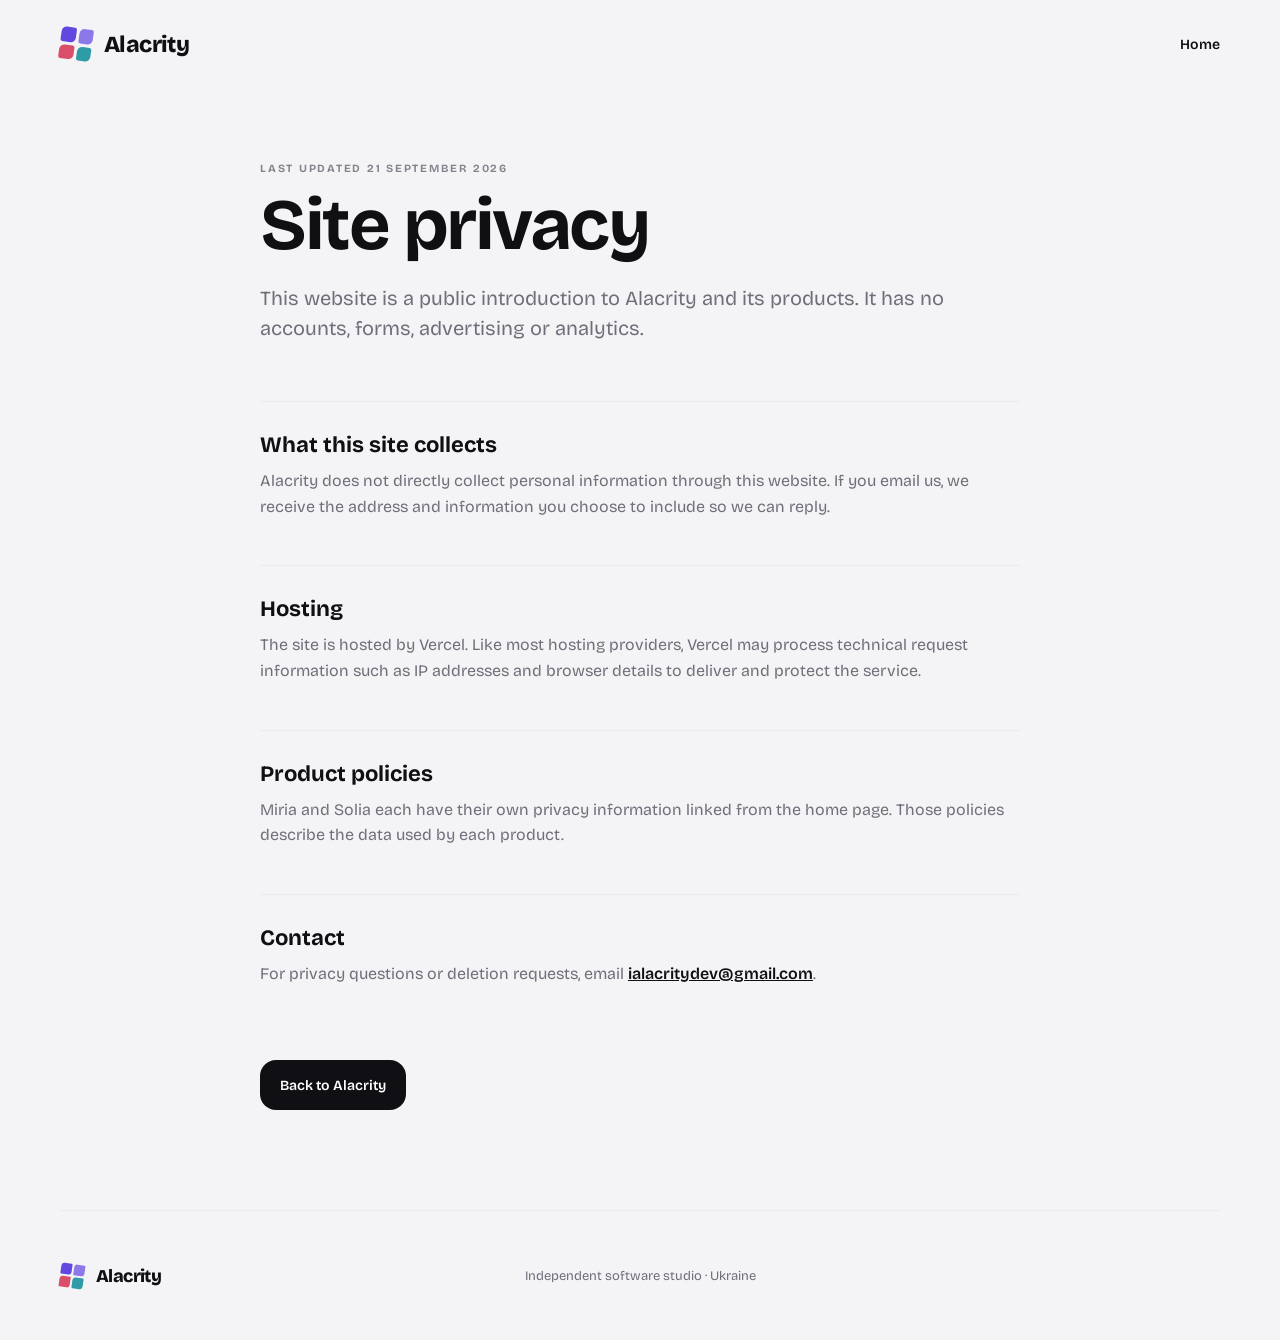
==== privacy/index.html @ c8553bc2 "Launch Alacrity studio site" ====
<!doctype html>
<html lang="en">
  <head>
    <meta charset="utf-8" />
    <meta name="viewport" content="width=device-width, initial-scale=1" />
    <meta name="theme-color" content="#F4F4F6" media="(prefers-color-scheme: light)" />
    <meta name="theme-color" content="#0E0E12" media="(prefers-color-scheme: dark)" />
    <meta name="description" content="Privacy information for the Alacrity website." />
    <title>Site privacy — Alacrity</title>
    <link rel="icon" href="/favicon.svg" type="image/svg+xml" />
    <link rel="stylesheet" href="/styles.css" />
  </head>
  <body>
    <header class="nav shell">
      <a class="brand pressable" href="/" aria-label="Alacrity home">
        <span class="brand-mark" aria-hidden="true"><i></i><i></i><i></i><i></i></span>
        <span>Alacrity</span>
      </a>
      <a class="nav-link pressable" href="/">Home</a>
    </header>
    <main class="policy shell">
      <p class="eyebrow">Last updated 21 September 2026</p>
      <h1>Site privacy</h1>
      <p class="policy-lead">This website is a public introduction to Alacrity and its products. It has no accounts, forms, advertising or analytics.</p>
      <section><h2>What this site collects</h2><p>Alacrity does not directly collect personal information through this website. If you email us, we receive the address and information you choose to include so we can reply.</p></section>
      <section><h2>Hosting</h2><p>The site is hosted by Vercel. Like most hosting providers, Vercel may process technical request information such as IP addresses and browser details to deliver and protect the service.</p></section>
      <section><h2>Product policies</h2><p>Miria and Solia each have their own privacy information linked from the home page. Those policies describe the data used by each product.</p></section>
      <section><h2>Contact</h2><p>For privacy questions or deletion requests, email <a href="mailto:ialacritydev@gmail.com">ialacritydev@gmail.com</a>.</p></section>
      <a class="button pressable" href="/">Back to Alacrity</a>
    </main>
    <footer class="footer shell"><div class="footer-brand"><span class="brand-mark small" aria-hidden="true"><i></i><i></i><i></i><i></i></span><span>Alacrity</span></div><p>Independent software studio · Ukraine</p></footer>
  </body>
</html>
---- styles.css ----
@font-face{font-family:Bricolage;src:url('/assets/bricolage_400.ttf') format('truetype');font-weight:400;font-display:swap}
@font-face{font-family:Bricolage;src:url('/assets/bricolage_600.ttf') format('truetype');font-weight:600;font-display:swap}
@font-face{font-family:Bricolage;src:url('/assets/bricolage_700.ttf') format('truetype');font-weight:700;font-display:swap}
@font-face{font-family:Bricolage;src:url('/assets/bricolage_800.ttf') format('truetype');font-weight:800;font-display:swap}
:root{--background:#f4f4f6;--surface:#fff;--ink:#101014;--muted:#6f6f7a;--faint:#858590;--hairline:#eaeaef;--primary:#6247e0;--primary-soft:#f0edfd;--on-primary-soft:#6247e0;--money:#d94e68;--money-soft:#fbe9ec;--on-money-soft:#a92e48;--contrast:#101014;--on-contrast:#fff;--shadow:0 18px 50px rgba(32,27,58,.08)}
*{box-sizing:border-box}html{scroll-behavior:smooth}body{margin:0;background:var(--background);color:var(--ink);font-family:Bricolage,system-ui,sans-serif;-webkit-font-smoothing:antialiased}.shell{width:min(1160px,calc(100% - 40px));margin-inline:auto}.pressable{transition:transform 140ms cubic-bezier(.05,.7,.1,1),opacity 140ms ease}.pressable:active{transform:scale(.978)}a{color:inherit}.nav{height:88px;display:flex;align-items:center;justify-content:space-between}.brand,.footer-brand{display:inline-flex;align-items:center;gap:12px;font-size:23px;font-weight:800;letter-spacing:-.6px;text-decoration:none}.brand-mark{width:32px;height:32px;display:grid;grid-template-columns:1fr 1fr;gap:3px;transform:rotate(8deg)}.brand-mark i{display:block;background:var(--primary);border-radius:5px 2px 5px 2px}.brand-mark i:nth-child(2){background:#8e78e9}.brand-mark i:nth-child(3){background:#d94e68}.brand-mark i:nth-child(4){background:#2f9ba6}.brand-mark.small{width:24px;height:24px;gap:2px}.brand-mark.small i{border-radius:3px 1px 3px 1px}nav{display:flex;align-items:center;gap:28px}.nav-link{font-size:14px;font-weight:600;text-decoration:none}.hero{min-height:620px;border-radius:30px;background:var(--primary);color:#fff;padding:66px;display:grid;grid-template-columns:minmax(0,1.08fr) minmax(320px,.92fr);align-items:center;gap:52px;overflow:hidden;position:relative}.hero-copy{position:relative;z-index:2}.eyebrow{margin:0 0 14px;font-size:11px;line-height:1.2;font-weight:700;letter-spacing:1.76px;text-transform:uppercase;color:var(--faint)}.hero .eyebrow{color:rgba(255,255,255,.72)}h1,h2,h3,p{margin-top:0}.hero h1{max-width:680px;margin-bottom:24px;font-size:clamp(48px,7vw,82px);line-height:.98;letter-spacing:-3px}.lead{max-width:610px;margin-bottom:34px;font-size:19px;line-height:1.48;color:rgba(255,255,255,.82)}.button{display:inline-flex;align-items:center;justify-content:space-between;gap:22px;min-height:50px;padding:0 20px;border-radius:16px;background:var(--contrast);color:var(--on-contrast);font-size:14px;font-weight:600;text-decoration:none}.hero .button{background:#fff;color:#101014}.hero-art{position:relative;aspect-ratio:1;max-width:430px;margin:auto;width:100%}.orbit{position:absolute;border:1px solid rgba(255,255,255,.26);border-radius:50%}.orbit-one{inset:4%}.orbit-two{inset:20%}.art-core{position:absolute;inset:29%;display:grid;grid-template-columns:1fr 1fr;gap:10px;transform:rotate(11deg)}.art-core span{background:#fff;border-radius:18px 6px 18px 6px;box-shadow:0 8px 30px rgba(31,19,87,.2)}.art-core span:nth-child(2){opacity:.78}.art-core span:nth-child(3){opacity:.5}.art-core span:nth-child(4){opacity:.28}.tile{position:absolute;width:48px;height:48px;border-radius:15px;background:rgba(255,255,255,.16);transform:rotate(11deg)}.tile-one{top:4%;right:29%}.tile-two{right:0;top:50%}.tile-three{left:5%;bottom:12%}.section{padding-block:110px}.section-heading{max-width:640px;margin-bottom:44px}.section-heading h2,.principles h2,.contact h2{margin-bottom:14px;font-size:clamp(34px,5vw,54px);line-height:1.04;letter-spacing:-1.8px}.section-heading>p:last-child{font-size:17px;line-height:1.5;color:var(--muted)}.projects{display:grid;grid-template-columns:1fr 1fr;gap:20px}.project{min-height:480px;padding:28px;border-radius:24px;background:var(--surface);display:flex;flex-direction:column;justify-content:space-between;gap:46px;box-shadow:var(--shadow)}.project-top{display:flex;align-items:flex-start;justify-content:space-between;gap:16px}.app-icon{display:block;border-radius:18px}.status{display:inline-flex;min-height:24px;align-items:center;padding:0 11px;border-radius:999px;background:var(--primary-soft);color:var(--on-primary-soft);font-size:11px;font-weight:700}.status-rose{background:var(--money-soft);color:var(--on-money-soft)}.project h3{font-size:34px;letter-spacing:-1px;margin-bottom:12px}.project p{font-size:16px;line-height:1.55;color:var(--muted);max-width:510px}.project-links{display:flex;align-items:center;gap:18px;flex-wrap:wrap}.project-link{min-height:46px;padding:0 17px;border-radius:14px;background:var(--contrast);color:var(--on-contrast);display:inline-flex;align-items:center;gap:20px;text-decoration:none;font-size:14px;font-weight:600}.project-link-soft{background:var(--primary-soft);color:var(--on-primary-soft)}.text-link{font-size:13px;font-weight:600;color:var(--muted)}.principles{padding-bottom:110px}.compact{margin-bottom:34px}.principle-grid{border-top:1px solid var(--hairline);display:grid;grid-template-columns:repeat(3,1fr)}.principle-grid article{padding:30px 30px 12px 0}.principle-grid article+article{padding-left:30px;border-left:1px solid var(--hairline)}.number{display:block;margin-bottom:36px;color:var(--primary);font-weight:700;font-size:12px}.principle-grid h3{font-size:20px;margin-bottom:8px}.principle-grid p{color:var(--muted);line-height:1.5;font-size:14px}.contact{margin-bottom:80px;padding:52px 58px;border-radius:26px;background:var(--contrast);color:var(--on-contrast);display:flex;align-items:flex-end;justify-content:space-between;gap:40px}.contact h2{max-width:670px;margin-bottom:0}.eyebrow-light{color:rgba(255,255,255,.58)}.button-light{background:#fff;color:#101014;white-space:nowrap}.footer{min-height:130px;border-top:1px solid var(--hairline);display:grid;grid-template-columns:1fr auto 1fr;align-items:center;gap:20px}.footer-brand{font-size:18px}.footer p{margin:0;color:var(--muted);font-size:13px}.footer-links{justify-self:end;display:flex;gap:20px}.footer-links a{font-size:13px;color:var(--muted)}.policy{max-width:760px;padding:74px 0 100px}.policy h1{font-size:clamp(48px,8vw,72px);letter-spacing:-2.5px;line-height:1;margin-bottom:22px}.policy-lead{font-size:20px;line-height:1.5;color:var(--muted);margin-bottom:58px}.policy section{padding:30px 0;border-top:1px solid var(--hairline)}.policy section h2{font-size:22px;margin-bottom:10px}.policy section p{line-height:1.6;color:var(--muted)}.policy section a{color:var(--ink);font-weight:600}.policy>.button{margin-top:28px}
@media(max-width:800px){.hero{min-height:auto;padding:44px 30px;grid-template-columns:1fr}.hero-art{max-width:320px}.projects{grid-template-columns:1fr}.project{min-height:430px}.principle-grid{grid-template-columns:1fr}.principle-grid article,.principle-grid article+article{padding:25px 0;border-left:0;border-top:1px solid var(--hairline)}.principle-grid{border-top:0}.number{margin-bottom:18px}.contact{align-items:flex-start;flex-direction:column}.footer{padding:32px 0;grid-template-columns:1fr 1fr}.footer p{grid-column:1/-1;grid-row:2}.footer-links{justify-self:end}}
@media(max-width:520px){.shell{width:min(100% - 32px,1160px)}.nav{height:74px}.nav nav{gap:16px}.nav nav .nav-link:first-child{display:none}.hero{width:100%;border-radius:0;padding:48px 20px 36px}.hero h1{font-size:47px;letter-spacing:-2px}.lead{font-size:17px}.hero-art{max-width:250px}.section{padding-block:76px}.project{padding:22px;min-height:440px}.contact{width:100%;border-radius:0;margin-bottom:0;padding:44px 20px}.contact .button{width:100%}.footer{border-top:0}.footer-links{display:none}}
@media(prefers-reduced-motion:reduce){html{scroll-behavior:auto}.pressable{transition:none}}
@media(prefers-color-scheme:dark){:root{--background:#0e0e12;--surface:#1a1a21;--ink:#f2f2f5;--muted:#a8a8b3;--faint:#858590;--hairline:#2a2a33;--primary-soft:#262048;--on-primary-soft:#b9aaff;--money-soft:#3a1f27;--on-money-soft:#f7a3b0;--contrast:#f2f2f5;--on-contrast:#0e0e12;--shadow:none}.app-icon{background:#fff}.project-link-soft{color:var(--on-primary-soft)}}
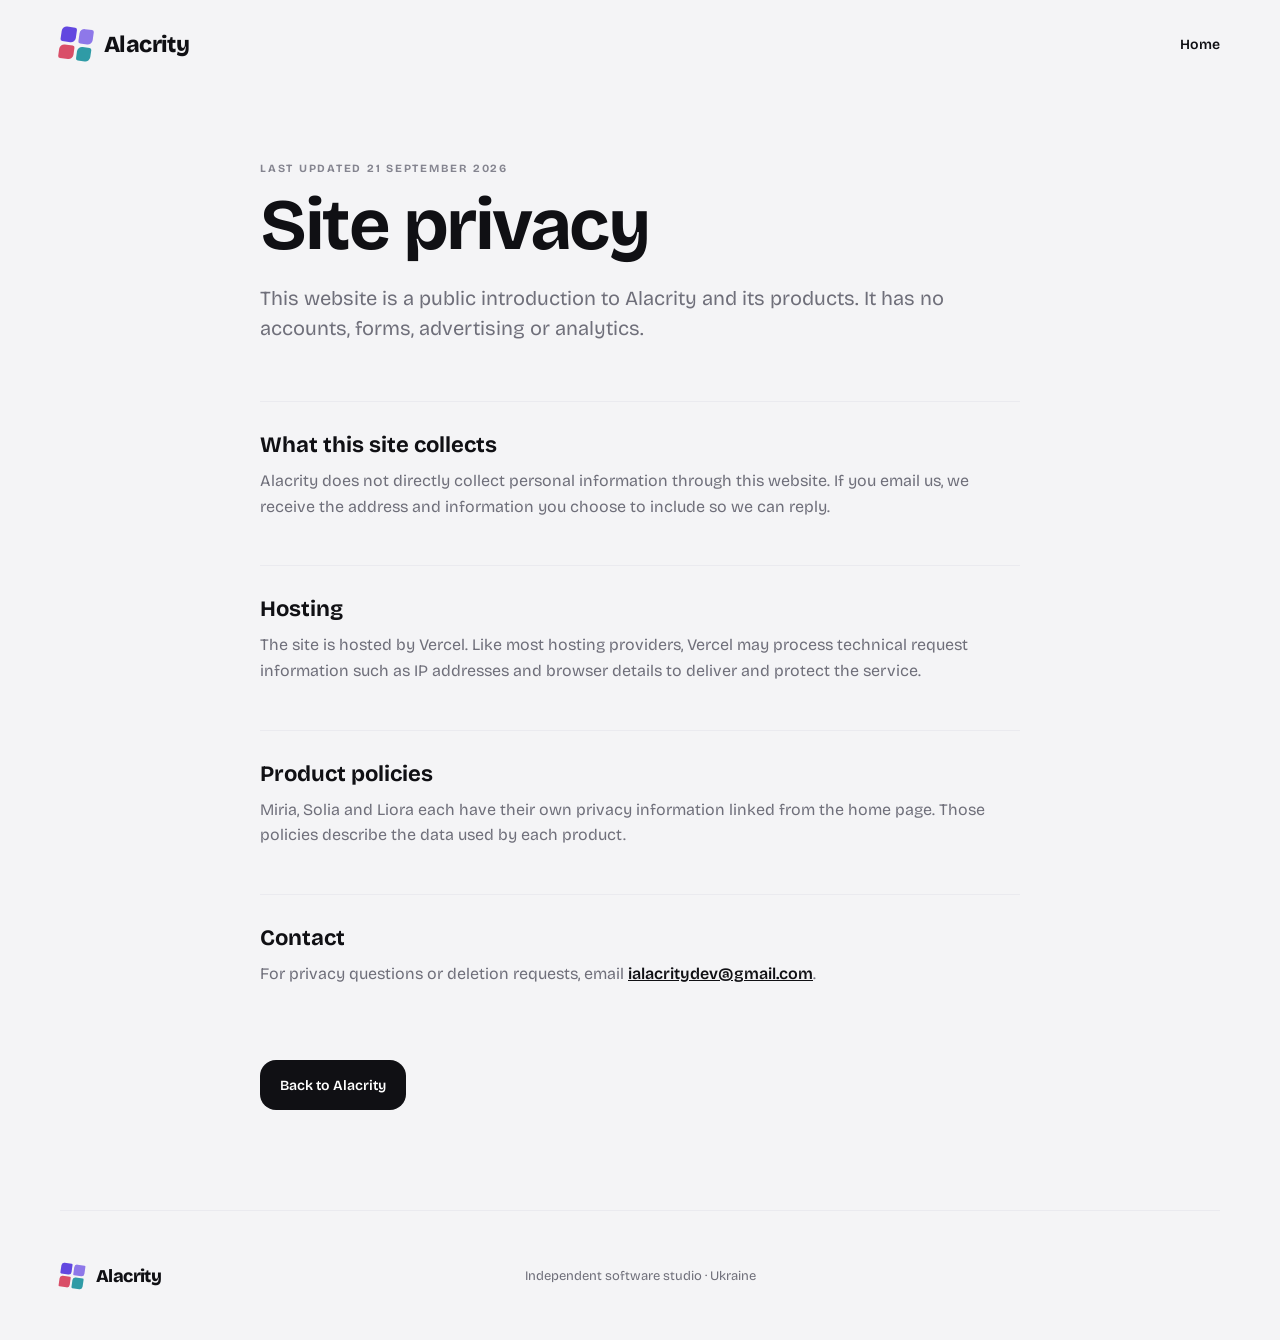
==== commit 3abc369e: "Add Liora to the apps section A third card with the pinwheel mark, an "In development · Android" sta" ====
--- a/privacy/index.html
+++ b/privacy/index.html
@@ -24,7 +24,7 @@
       <p class="policy-lead">This website is a public introduction to Alacrity and its products. It has no accounts, forms, advertising or analytics.</p>
       <section><h2>What this site collects</h2><p>Alacrity does not directly collect personal information through this website. If you email us, we receive the address and information you choose to include so we can reply.</p></section>
       <section><h2>Hosting</h2><p>The site is hosted by Vercel. Like most hosting providers, Vercel may process technical request information such as IP addresses and browser details to deliver and protect the service.</p></section>
-      <section><h2>Product policies</h2><p>Miria and Solia each have their own privacy information linked from the home page. Those policies describe the data used by each product.</p></section>
+      <section><h2>Product policies</h2><p>Miria, Solia and Liora each have their own privacy information linked from the home page. Those policies describe the data used by each product.</p></section>
       <section><h2>Contact</h2><p>For privacy questions or deletion requests, email <a href="mailto:ialacritydev@gmail.com">ialacritydev@gmail.com</a>.</p></section>
       <a class="button pressable" href="/">Back to Alacrity</a>
     </main>
--- a/styles.css
+++ b/styles.css
@@ -2,9 +2,10 @@
 @font-face{font-family:Bricolage;src:url('/assets/bricolage_600.ttf') format('truetype');font-weight:600;font-display:swap}
 @font-face{font-family:Bricolage;src:url('/assets/bricolage_700.ttf') format('truetype');font-weight:700;font-display:swap}
 @font-face{font-family:Bricolage;src:url('/assets/bricolage_800.ttf') format('truetype');font-weight:800;font-display:swap}
-:root{--background:#f4f4f6;--surface:#fff;--ink:#101014;--muted:#6f6f7a;--faint:#858590;--hairline:#eaeaef;--primary:#6247e0;--primary-soft:#f0edfd;--on-primary-soft:#6247e0;--money:#d94e68;--money-soft:#fbe9ec;--on-money-soft:#a92e48;--contrast:#101014;--on-contrast:#fff;--shadow:0 18px 50px rgba(32,27,58,.08)}
-*{box-sizing:border-box}html{scroll-behavior:smooth}body{margin:0;background:var(--background);color:var(--ink);font-family:Bricolage,system-ui,sans-serif;-webkit-font-smoothing:antialiased}.shell{width:min(1160px,calc(100% - 40px));margin-inline:auto}.pressable{transition:transform 140ms cubic-bezier(.05,.7,.1,1),opacity 140ms ease}.pressable:active{transform:scale(.978)}a{color:inherit}.nav{height:88px;display:flex;align-items:center;justify-content:space-between}.brand,.footer-brand{display:inline-flex;align-items:center;gap:12px;font-size:23px;font-weight:800;letter-spacing:-.6px;text-decoration:none}.brand-mark{width:32px;height:32px;display:grid;grid-template-columns:1fr 1fr;gap:3px;transform:rotate(8deg)}.brand-mark i{display:block;background:var(--primary);border-radius:5px 2px 5px 2px}.brand-mark i:nth-child(2){background:#8e78e9}.brand-mark i:nth-child(3){background:#d94e68}.brand-mark i:nth-child(4){background:#2f9ba6}.brand-mark.small{width:24px;height:24px;gap:2px}.brand-mark.small i{border-radius:3px 1px 3px 1px}nav{display:flex;align-items:center;gap:28px}.nav-link{font-size:14px;font-weight:600;text-decoration:none}.hero{min-height:620px;border-radius:30px;background:var(--primary);color:#fff;padding:66px;display:grid;grid-template-columns:minmax(0,1.08fr) minmax(320px,.92fr);align-items:center;gap:52px;overflow:hidden;position:relative}.hero-copy{position:relative;z-index:2}.eyebrow{margin:0 0 14px;font-size:11px;line-height:1.2;font-weight:700;letter-spacing:1.76px;text-transform:uppercase;color:var(--faint)}.hero .eyebrow{color:rgba(255,255,255,.72)}h1,h2,h3,p{margin-top:0}.hero h1{max-width:680px;margin-bottom:24px;font-size:clamp(48px,7vw,82px);line-height:.98;letter-spacing:-3px}.lead{max-width:610px;margin-bottom:34px;font-size:19px;line-height:1.48;color:rgba(255,255,255,.82)}.button{display:inline-flex;align-items:center;justify-content:space-between;gap:22px;min-height:50px;padding:0 20px;border-radius:16px;background:var(--contrast);color:var(--on-contrast);font-size:14px;font-weight:600;text-decoration:none}.hero .button{background:#fff;color:#101014}.hero-art{position:relative;aspect-ratio:1;max-width:430px;margin:auto;width:100%}.orbit{position:absolute;border:1px solid rgba(255,255,255,.26);border-radius:50%}.orbit-one{inset:4%}.orbit-two{inset:20%}.art-core{position:absolute;inset:29%;display:grid;grid-template-columns:1fr 1fr;gap:10px;transform:rotate(11deg)}.art-core span{background:#fff;border-radius:18px 6px 18px 6px;box-shadow:0 8px 30px rgba(31,19,87,.2)}.art-core span:nth-child(2){opacity:.78}.art-core span:nth-child(3){opacity:.5}.art-core span:nth-child(4){opacity:.28}.tile{position:absolute;width:48px;height:48px;border-radius:15px;background:rgba(255,255,255,.16);transform:rotate(11deg)}.tile-one{top:4%;right:29%}.tile-two{right:0;top:50%}.tile-three{left:5%;bottom:12%}.section{padding-block:110px}.section-heading{max-width:640px;margin-bottom:44px}.section-heading h2,.principles h2,.contact h2{margin-bottom:14px;font-size:clamp(34px,5vw,54px);line-height:1.04;letter-spacing:-1.8px}.section-heading>p:last-child{font-size:17px;line-height:1.5;color:var(--muted)}.projects{display:grid;grid-template-columns:1fr 1fr;gap:20px}.project{min-height:480px;padding:28px;border-radius:24px;background:var(--surface);display:flex;flex-direction:column;justify-content:space-between;gap:46px;box-shadow:var(--shadow)}.project-top{display:flex;align-items:flex-start;justify-content:space-between;gap:16px}.app-icon{display:block;border-radius:18px}.status{display:inline-flex;min-height:24px;align-items:center;padding:0 11px;border-radius:999px;background:var(--primary-soft);color:var(--on-primary-soft);font-size:11px;font-weight:700}.status-rose{background:var(--money-soft);color:var(--on-money-soft)}.project h3{font-size:34px;letter-spacing:-1px;margin-bottom:12px}.project p{font-size:16px;line-height:1.55;color:var(--muted);max-width:510px}.project-links{display:flex;align-items:center;gap:18px;flex-wrap:wrap}.project-link{min-height:46px;padding:0 17px;border-radius:14px;background:var(--contrast);color:var(--on-contrast);display:inline-flex;align-items:center;gap:20px;text-decoration:none;font-size:14px;font-weight:600}.project-link-soft{background:var(--primary-soft);color:var(--on-primary-soft)}.text-link{font-size:13px;font-weight:600;color:var(--muted)}.principles{padding-bottom:110px}.compact{margin-bottom:34px}.principle-grid{border-top:1px solid var(--hairline);display:grid;grid-template-columns:repeat(3,1fr)}.principle-grid article{padding:30px 30px 12px 0}.principle-grid article+article{padding-left:30px;border-left:1px solid var(--hairline)}.number{display:block;margin-bottom:36px;color:var(--primary);font-weight:700;font-size:12px}.principle-grid h3{font-size:20px;margin-bottom:8px}.principle-grid p{color:var(--muted);line-height:1.5;font-size:14px}.contact{margin-bottom:80px;padding:52px 58px;border-radius:26px;background:var(--contrast);color:var(--on-contrast);display:flex;align-items:flex-end;justify-content:space-between;gap:40px}.contact h2{max-width:670px;margin-bottom:0}.eyebrow-light{color:rgba(255,255,255,.58)}.button-light{background:#fff;color:#101014;white-space:nowrap}.footer{min-height:130px;border-top:1px solid var(--hairline);display:grid;grid-template-columns:1fr auto 1fr;align-items:center;gap:20px}.footer-brand{font-size:18px}.footer p{margin:0;color:var(--muted);font-size:13px}.footer-links{justify-self:end;display:flex;gap:20px}.footer-links a{font-size:13px;color:var(--muted)}.policy{max-width:760px;padding:74px 0 100px}.policy h1{font-size:clamp(48px,8vw,72px);letter-spacing:-2.5px;line-height:1;margin-bottom:22px}.policy-lead{font-size:20px;line-height:1.5;color:var(--muted);margin-bottom:58px}.policy section{padding:30px 0;border-top:1px solid var(--hairline)}.policy section h2{font-size:22px;margin-bottom:10px}.policy section p{line-height:1.6;color:var(--muted)}.policy section a{color:var(--ink);font-weight:600}.policy>.button{margin-top:28px}
+:root{--background:#f4f4f6;--surface:#fff;--ink:#101014;--muted:#6f6f7a;--faint:#858590;--hairline:#eaeaef;--primary:#6247e0;--primary-soft:#f0edfd;--on-primary-soft:#6247e0;--money:#d94e68;--money-soft:#fbe9ec;--on-money-soft:#a92e48;--coral-soft:#fcece7;--on-coral-soft:#a63a2b;--contrast:#101014;--on-contrast:#fff;--shadow:0 18px 50px rgba(32,27,58,.08)}
+*{box-sizing:border-box}html{scroll-behavior:smooth}body{margin:0;background:var(--background);color:var(--ink);font-family:Bricolage,system-ui,sans-serif;-webkit-font-smoothing:antialiased}.shell{width:min(1160px,calc(100% - 40px));margin-inline:auto}.pressable{transition:transform 140ms cubic-bezier(.05,.7,.1,1),opacity 140ms ease}.pressable:active{transform:scale(.978)}a{color:inherit}.nav{height:88px;display:flex;align-items:center;justify-content:space-between}.brand,.footer-brand{display:inline-flex;align-items:center;gap:12px;font-size:23px;font-weight:800;letter-spacing:-.6px;text-decoration:none}.brand-mark{width:32px;height:32px;display:grid;grid-template-columns:1fr 1fr;gap:3px;transform:rotate(8deg)}.brand-mark i{display:block;background:var(--primary);border-radius:5px 2px 5px 2px}.brand-mark i:nth-child(2){background:#8e78e9}.brand-mark i:nth-child(3){background:#d94e68}.brand-mark i:nth-child(4){background:#2f9ba6}.brand-mark.small{width:24px;height:24px;gap:2px}.brand-mark.small i{border-radius:3px 1px 3px 1px}nav{display:flex;align-items:center;gap:28px}.nav-link{font-size:14px;font-weight:600;text-decoration:none}.hero{min-height:620px;border-radius:30px;background:var(--primary);color:#fff;padding:66px;display:grid;grid-template-columns:minmax(0,1.08fr) minmax(320px,.92fr);align-items:center;gap:52px;overflow:hidden;position:relative}.hero-copy{position:relative;z-index:2}.eyebrow{margin:0 0 14px;font-size:11px;line-height:1.2;font-weight:700;letter-spacing:1.76px;text-transform:uppercase;color:var(--faint)}.hero .eyebrow{color:rgba(255,255,255,.72)}h1,h2,h3,p{margin-top:0}.hero h1{max-width:680px;margin-bottom:24px;font-size:clamp(48px,7vw,82px);line-height:.98;letter-spacing:-3px}.lead{max-width:610px;margin-bottom:34px;font-size:19px;line-height:1.48;color:rgba(255,255,255,.82)}.button{display:inline-flex;align-items:center;justify-content:space-between;gap:22px;min-height:50px;padding:0 20px;border-radius:16px;background:var(--contrast);color:var(--on-contrast);font-size:14px;font-weight:600;text-decoration:none}.hero .button{background:#fff;color:#101014}.hero-art{position:relative;aspect-ratio:1;max-width:430px;margin:auto;width:100%}.orbit{position:absolute;border:1px solid rgba(255,255,255,.26);border-radius:50%}.orbit-one{inset:4%}.orbit-two{inset:20%}.art-core{position:absolute;inset:29%;display:grid;grid-template-columns:1fr 1fr;gap:10px;transform:rotate(11deg)}.art-core span{background:#fff;border-radius:18px 6px 18px 6px;box-shadow:0 8px 30px rgba(31,19,87,.2)}.art-core span:nth-child(2){opacity:.78}.art-core span:nth-child(3){opacity:.5}.art-core span:nth-child(4){opacity:.28}.tile{position:absolute;width:48px;height:48px;border-radius:15px;background:rgba(255,255,255,.16);transform:rotate(11deg)}.tile-one{top:4%;right:29%}.tile-two{right:0;top:50%}.tile-three{left:5%;bottom:12%}.section{padding-block:110px}.section-heading{max-width:640px;margin-bottom:44px}.section-heading h2,.principles h2,.contact h2{margin-bottom:14px;font-size:clamp(34px,5vw,54px);line-height:1.04;letter-spacing:-1.8px}.section-heading>p:last-child{font-size:17px;line-height:1.5;color:var(--muted)}.projects{display:grid;grid-template-columns:repeat(3,1fr);gap:20px}.project{min-height:480px;padding:28px;border-radius:24px;background:var(--surface);display:flex;flex-direction:column;justify-content:space-between;gap:46px;box-shadow:var(--shadow)}.project>div:nth-child(2){flex:1}.project-top{display:flex;align-items:flex-start;justify-content:space-between;gap:16px}.app-icon{display:block;border-radius:18px}.status{display:inline-flex;min-height:24px;align-items:center;padding:0 11px;border-radius:999px;background:var(--primary-soft);color:var(--on-primary-soft);font-size:11px;font-weight:700}.status-rose{background:var(--money-soft);color:var(--on-money-soft)}.status-coral{background:var(--coral-soft);color:var(--on-coral-soft)}.project h3{font-size:34px;letter-spacing:-1px;margin-bottom:12px}.project p{font-size:16px;line-height:1.55;color:var(--muted);max-width:510px}.project-links{display:flex;align-items:center;gap:18px;flex-wrap:wrap}.project-link{min-height:46px;padding:0 17px;border-radius:14px;background:var(--contrast);color:var(--on-contrast);display:inline-flex;align-items:center;gap:20px;text-decoration:none;font-size:14px;font-weight:600}.project-link-soft{background:var(--primary-soft);color:var(--on-primary-soft)}.text-link{font-size:13px;font-weight:600;color:var(--muted)}.principles{padding-bottom:110px}.compact{margin-bottom:34px}.principle-grid{border-top:1px solid var(--hairline);display:grid;grid-template-columns:repeat(3,1fr)}.principle-grid article{padding:30px 30px 12px 0}.principle-grid article+article{padding-left:30px;border-left:1px solid var(--hairline)}.number{display:block;margin-bottom:36px;color:var(--primary);font-weight:700;font-size:12px}.principle-grid h3{font-size:20px;margin-bottom:8px}.principle-grid p{color:var(--muted);line-height:1.5;font-size:14px}.contact{margin-bottom:80px;padding:52px 58px;border-radius:26px;background:var(--contrast);color:var(--on-contrast);display:flex;align-items:flex-end;justify-content:space-between;gap:40px}.contact h2{max-width:670px;margin-bottom:0}.eyebrow-light{color:rgba(255,255,255,.58)}.button-light{background:#fff;color:#101014;white-space:nowrap}.footer{min-height:130px;border-top:1px solid var(--hairline);display:grid;grid-template-columns:1fr auto 1fr;align-items:center;gap:20px}.footer-brand{font-size:18px}.footer p{margin:0;color:var(--muted);font-size:13px}.footer-links{justify-self:end;display:flex;gap:20px}.footer-links a{font-size:13px;color:var(--muted)}.policy{max-width:760px;padding:74px 0 100px}.policy h1{font-size:clamp(48px,8vw,72px);letter-spacing:-2.5px;line-height:1;margin-bottom:22px}.policy-lead{font-size:20px;line-height:1.5;color:var(--muted);margin-bottom:58px}.policy section{padding:30px 0;border-top:1px solid var(--hairline)}.policy section h2{font-size:22px;margin-bottom:10px}.policy section p{line-height:1.6;color:var(--muted)}.policy section a{color:var(--ink);font-weight:600}.policy>.button{margin-top:28px}
+@media(max-width:1020px){.projects{grid-template-columns:1fr 1fr}.project:last-child:nth-child(odd){grid-column:1/-1;min-height:auto}}
 @media(max-width:800px){.hero{min-height:auto;padding:44px 30px;grid-template-columns:1fr}.hero-art{max-width:320px}.projects{grid-template-columns:1fr}.project{min-height:430px}.principle-grid{grid-template-columns:1fr}.principle-grid article,.principle-grid article+article{padding:25px 0;border-left:0;border-top:1px solid var(--hairline)}.principle-grid{border-top:0}.number{margin-bottom:18px}.contact{align-items:flex-start;flex-direction:column}.footer{padding:32px 0;grid-template-columns:1fr 1fr}.footer p{grid-column:1/-1;grid-row:2}.footer-links{justify-self:end}}
 @media(max-width:520px){.shell{width:min(100% - 32px,1160px)}.nav{height:74px}.nav nav{gap:16px}.nav nav .nav-link:first-child{display:none}.hero{width:100%;border-radius:0;padding:48px 20px 36px}.hero h1{font-size:47px;letter-spacing:-2px}.lead{font-size:17px}.hero-art{max-width:250px}.section{padding-block:76px}.project{padding:22px;min-height:440px}.contact{width:100%;border-radius:0;margin-bottom:0;padding:44px 20px}.contact .button{width:100%}.footer{border-top:0}.footer-links{display:none}}
 @media(prefers-reduced-motion:reduce){html{scroll-behavior:auto}.pressable{transition:none}}
-@media(prefers-color-scheme:dark){:root{--background:#0e0e12;--surface:#1a1a21;--ink:#f2f2f5;--muted:#a8a8b3;--faint:#858590;--hairline:#2a2a33;--primary-soft:#262048;--on-primary-soft:#b9aaff;--money-soft:#3a1f27;--on-money-soft:#f7a3b0;--contrast:#f2f2f5;--on-contrast:#0e0e12;--shadow:none}.app-icon{background:#fff}.project-link-soft{color:var(--on-primary-soft)}}
+@media(prefers-color-scheme:dark){:root{--background:#0e0e12;--surface:#1a1a21;--ink:#f2f2f5;--muted:#a8a8b3;--faint:#858590;--hairline:#2a2a33;--primary-soft:#262048;--on-primary-soft:#b9aaff;--money-soft:#3a1f27;--on-money-soft:#f7a3b0;--coral-soft:#3a231d;--on-coral-soft:#f2a893;--contrast:#f2f2f5;--on-contrast:#0e0e12;--shadow:none}.app-icon{background:#fff}.project-link-soft{color:var(--on-primary-soft)}}
